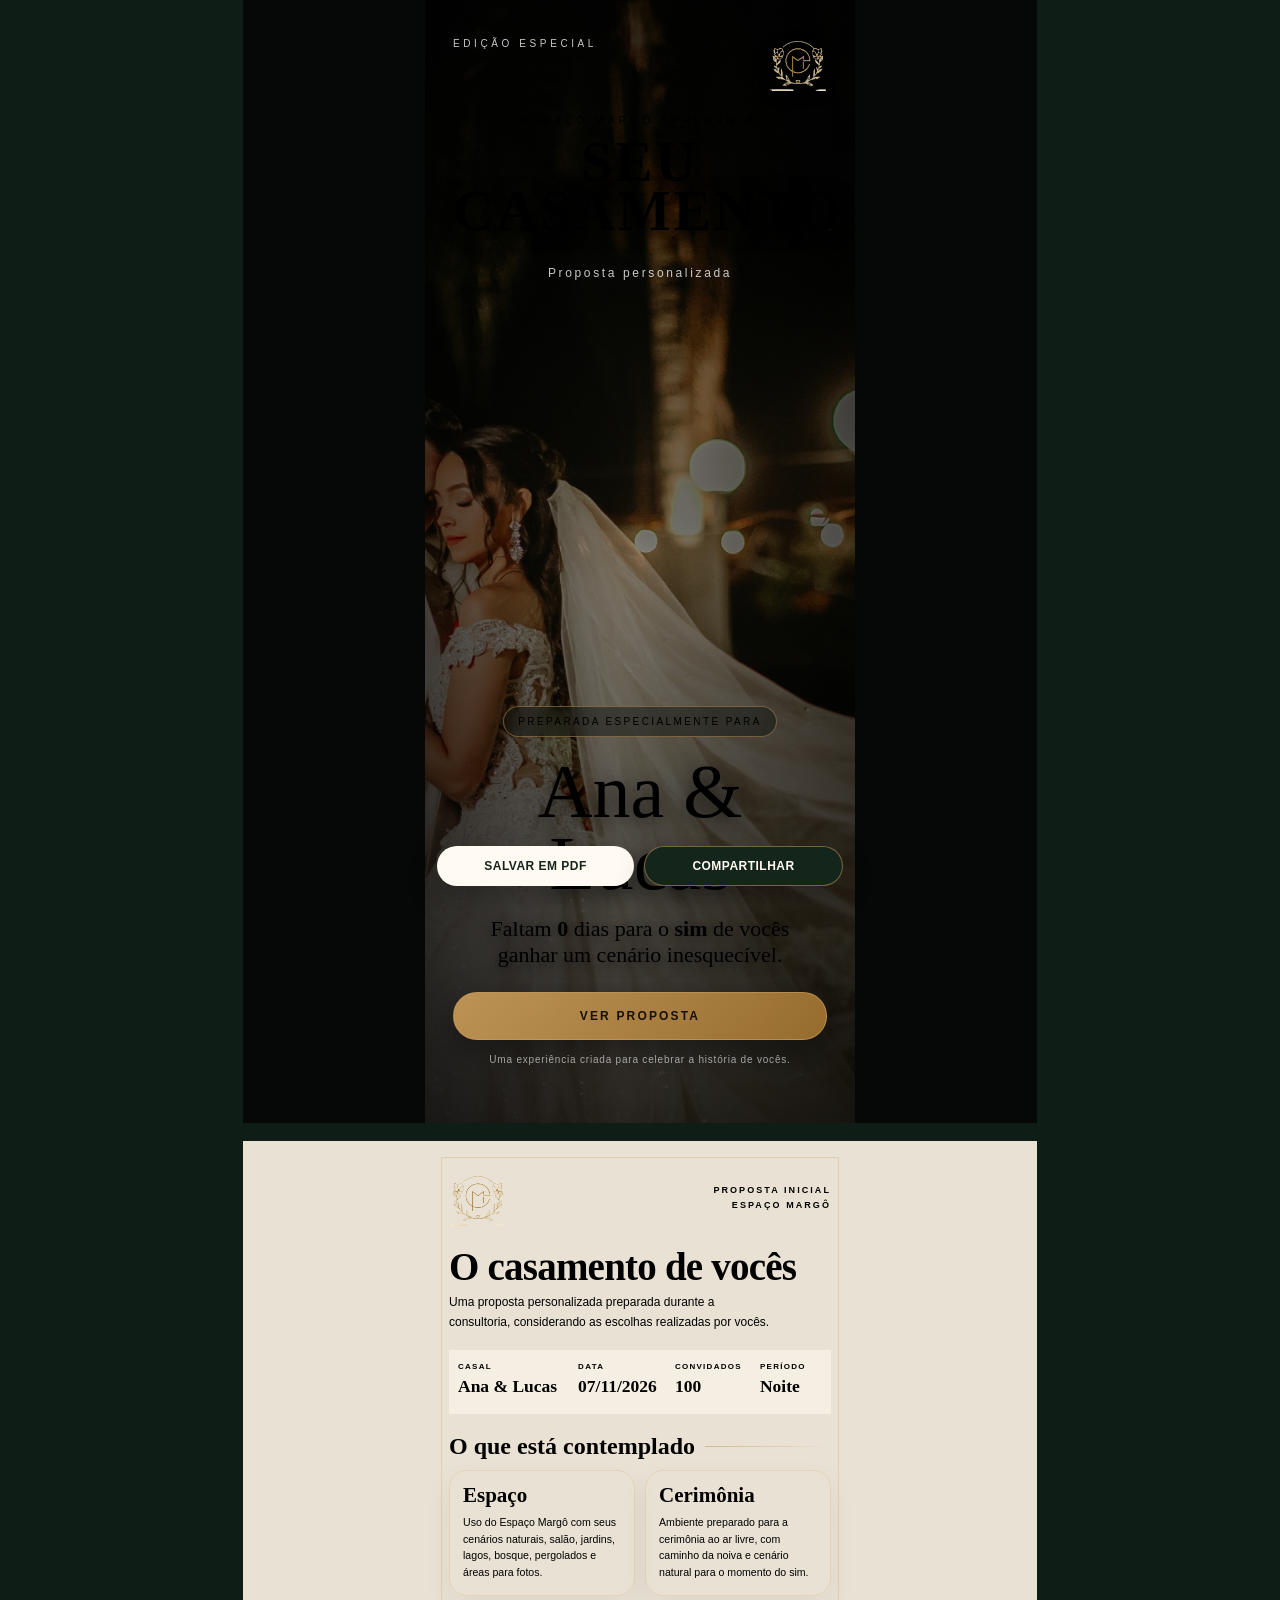
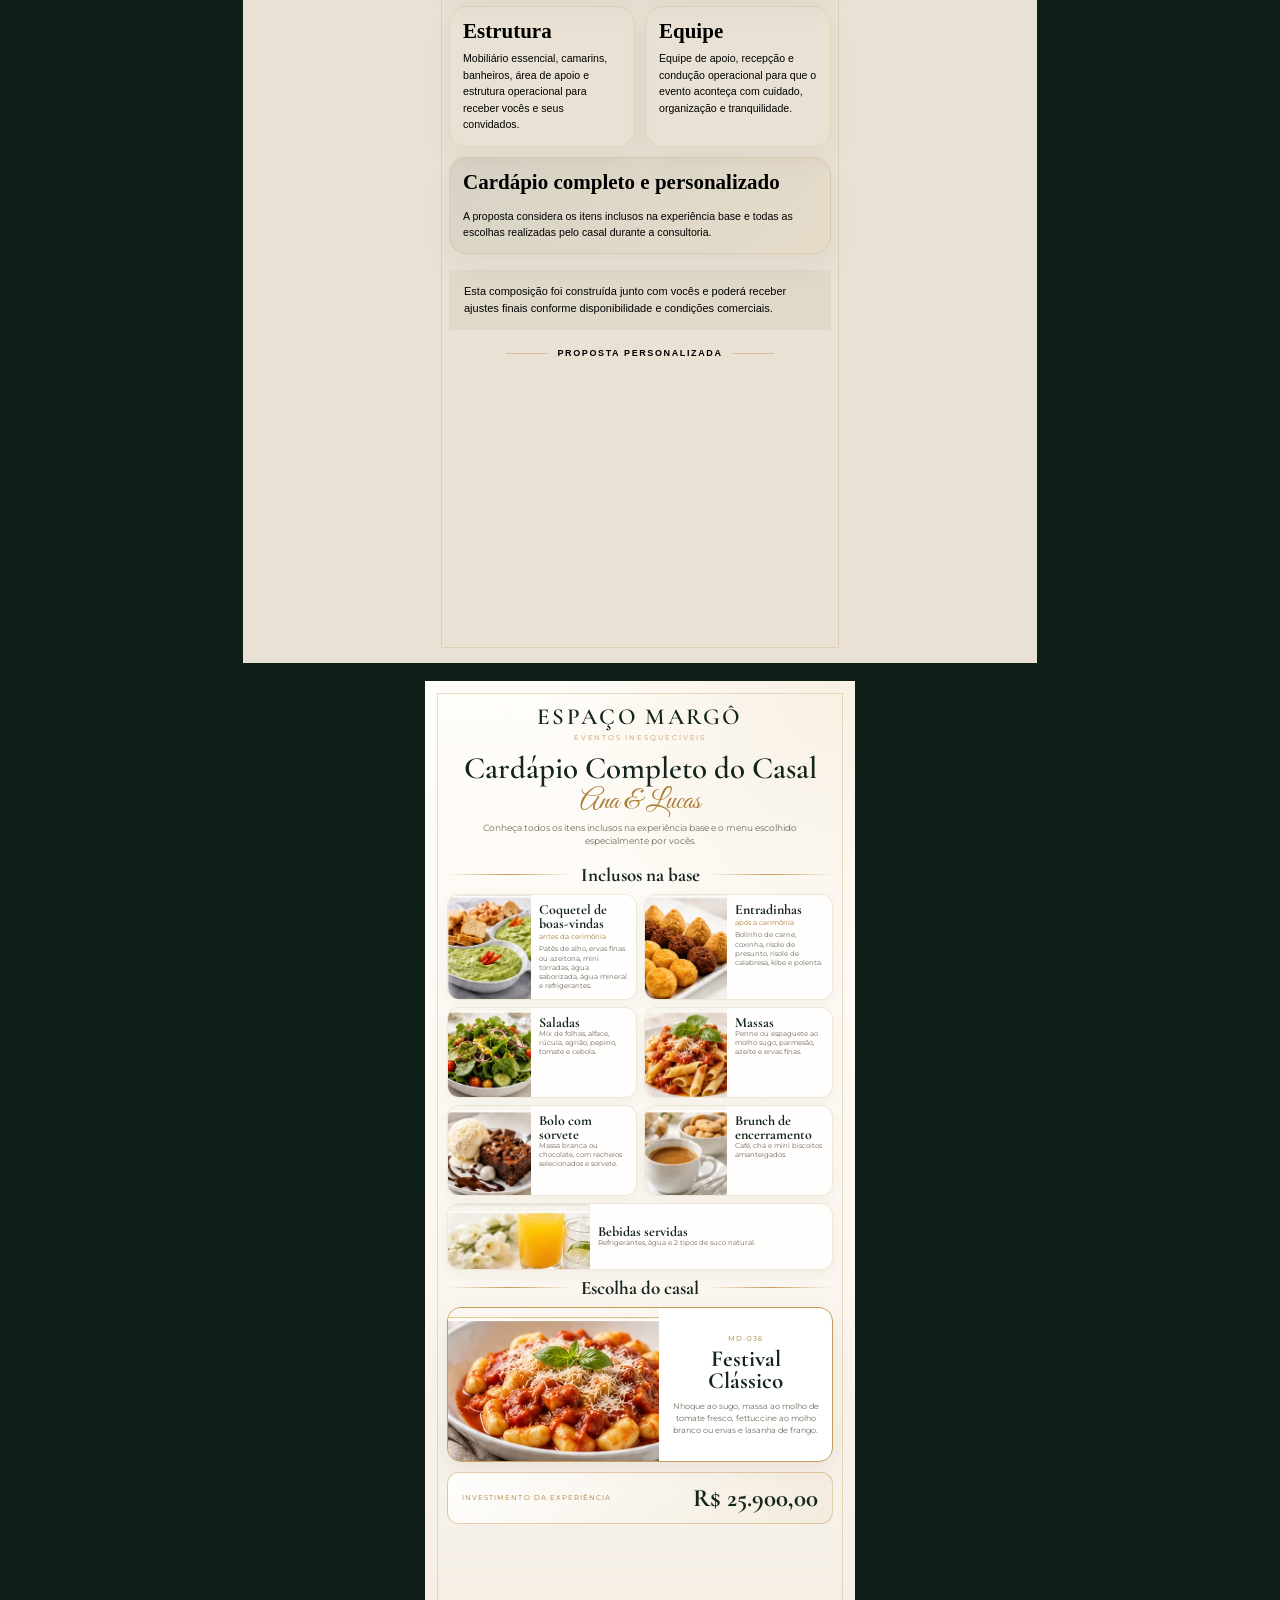
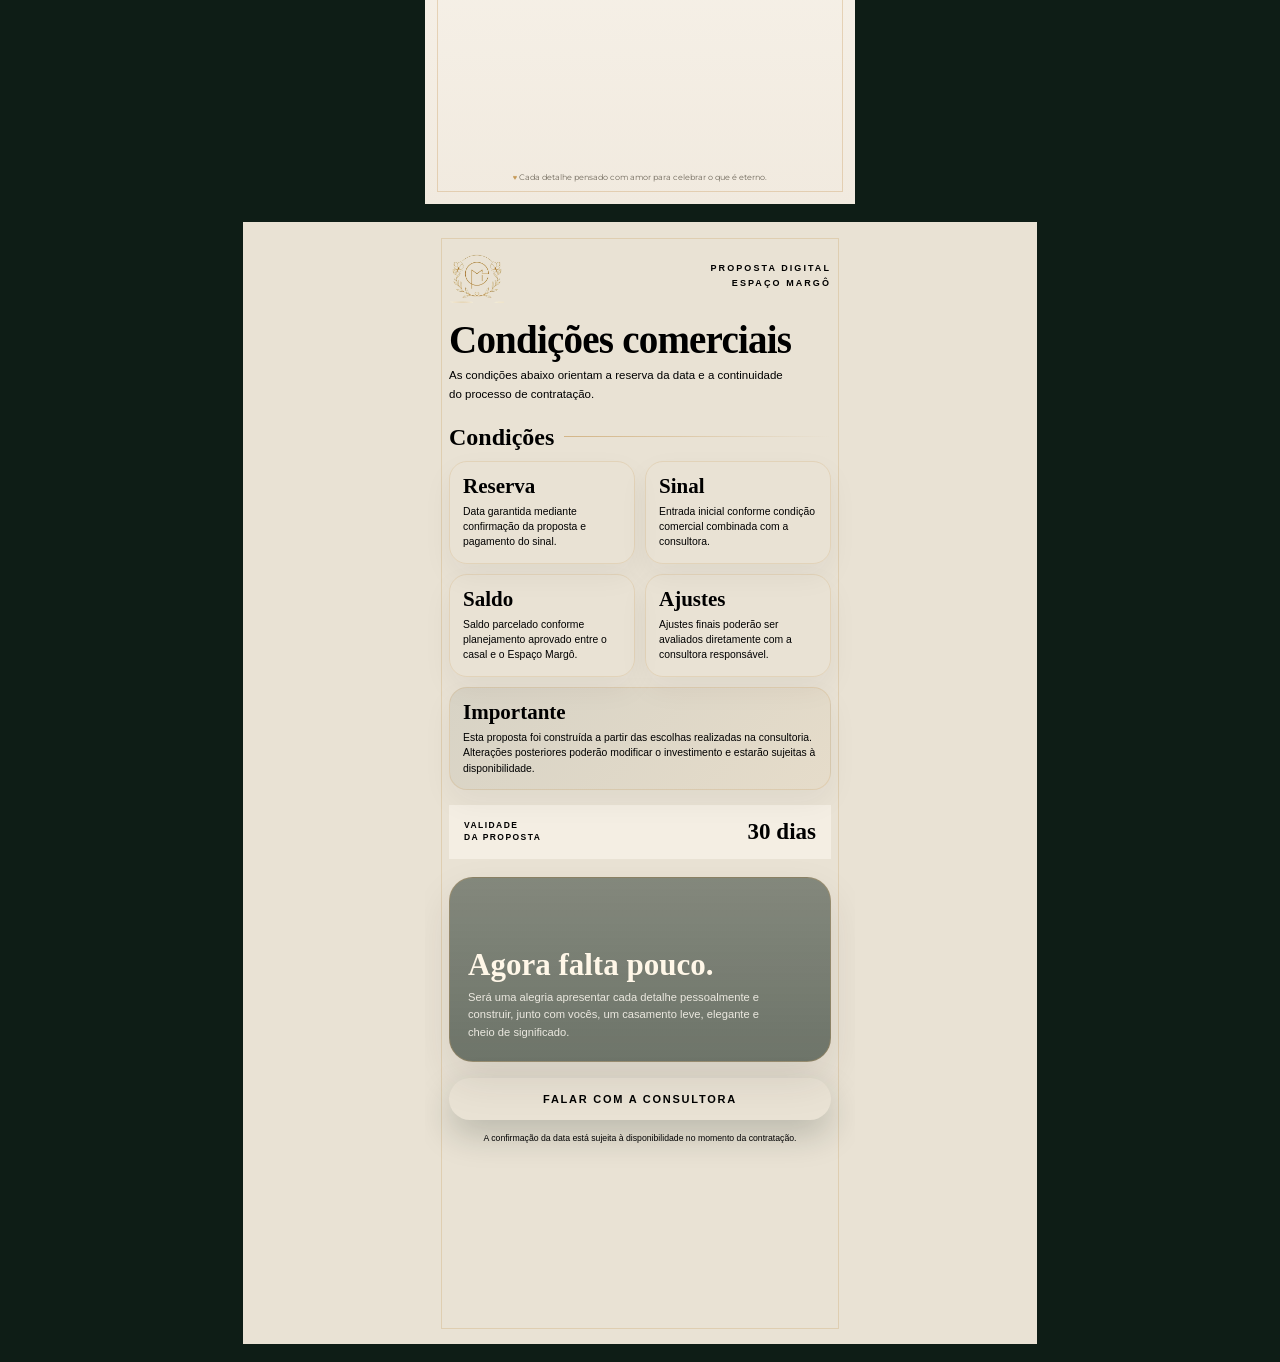
==== p.html @ ab46a2f2 "Add files via upload" ====
<!DOCTYPE html>
<html lang="pt-BR">
<head>
<meta charset="UTF-8">
<meta name="viewport" content="width=device-width,initial-scale=1.0">
<title>Proposta Personalizada Margô - V49.6</title>
<style>
*{box-sizing:border-box}html{scroll-behavior:smooth}body{margin:0;background:#0e1d16;font-family:Arial,sans-serif}
#pages{width:100%}
.page-shell{width:210mm;height:297mm;margin:0 auto 18px;display:flex;justify-content:center;background:#0e1d16;overflow:hidden;break-after:page;page-break-after:always}
.page-shell:last-child{break-after:auto;page-break-after:auto}
.page-shell iframe{width:100%;height:100%;border:0;display:block;background:#0e1d16}
.floating-actions{position:fixed;left:50%;bottom:14px;transform:translateX(-50%);width:min(calc(100vw - 24px),406px);display:flex;gap:10px;z-index:50}
.floating-actions button{flex:1;border:0;border-radius:999px;padding:12px 10px;font-size:12px;font-weight:800;letter-spacing:.04em;text-transform:uppercase;box-shadow:0 12px 30px rgba(0,0,0,.28);cursor:pointer}
.print-btn{background:#fffaf2;color:#14251c}.share-btn{background:#14251c;color:#fffaf2;border:1px solid rgba(198,154,88,.55)!important}
.loading{position:fixed;inset:0;z-index:9999;background:rgba(7,17,13,.94);color:#fffaf2;display:flex;align-items:center;justify-content:center;text-align:center;padding:24px;transition:.25s}
.loading.hidden{opacity:0;visibility:hidden;pointer-events:none}.loading-card{width:min(360px,100%);padding:28px;border:1px solid rgba(198,154,88,.45);border-radius:22px;background:rgba(16,34,25,.94)}.loading-card strong{display:block;color:#c69a58;letter-spacing:.16em;font-size:12px;margin-bottom:12px}.loading-card h2{font-family:Georgia,serif;font-weight:400;margin:0 0 8px}.loading-card:after{content:'';display:block;width:42px;height:42px;margin:18px auto 0;border:3px solid rgba(198,154,88,.25);border-top-color:#c69a58;border-radius:50%;animation:margoSpin .8s linear infinite}@keyframes margoSpin{to{transform:rotate(360deg)}}
@media(max-width:900px){
  body{background:#fffaf2;padding-bottom:76px}
  #pages{max-width:430px;margin:0 auto;background:#fffaf2;overflow:hidden}
  .page-shell{width:100%;height:auto;min-height:0;margin:0;display:block;overflow:hidden;background:#fffaf2;break-after:auto;page-break-after:auto}
  .page-shell + .page-shell{border-top:1px solid rgba(198,154,88,.22)}
  .page-shell iframe{width:100%;height:141vw;min-height:520px;overflow:hidden;background:#fffaf2}
  .floating-actions{bottom:10px}
}
@page{size:A4;margin:0}
@media print{
  body{background:#fff;padding:0}
  #pages{max-width:none}
  .floating-actions,.loading{display:none!important}
  .page-shell{width:210mm;height:297mm;margin:0;display:flex;overflow:hidden;break-after:page;page-break-after:always;border:0!important}
  .page-shell iframe{width:100%;height:100%!important;min-height:0}
}
</style>
</head>
<body>
<div id="loading" class="loading"><div class="loading-card"><strong>ESPAÇO MARGÔ</strong><h2>Preparando a proposta...</h2><p>Carregando os detalhes escolhidos pelo casal. Isso leva apenas alguns segundos.</p></div></div>
<main id="pages"></main>
<div class="floating-actions"><button class="print-btn" onclick="window.print()">Salvar em PDF</button><button class="share-btn" onclick="shareProposal()">Compartilhar</button></div>
<script>
const PAGE1_B64="[base64]";
const PAGE2_B64="[base64]";
const PAGE4_B64="[base64]";
const CARDAPIO_CSS="\n@import url('https://fonts.googleapis.com/css2?family=Cormorant+Garamond:wght@500;600;700&family=Great+Vibes&family=Montserrat:wght@300;400;500;600;700&display=swap');\n:root{--verde:#14251c;--verde2:#243a2d;--dourado:#c69a58;--ouro2:#a97c35;--creme:#fffaf2;--perola:#f6f1e9;--texto:#302d27;--muted:#716a5d;--linha:rgba(198,154,88,.34)}\n*{box-sizing:border-box;margin:0;padding:0}\nhtml,body{width:100%;min-height:100%;background:#0e1d16;font-family:'Montserrat',Arial,sans-serif;color:var(--texto)}\n.phone-frame{width:min(100vw,430px);min-height:100vh;margin:0 auto;position:relative;overflow:hidden;background:radial-gradient(circle at 95% 0%,rgba(198,154,88,.13),transparent 24%),linear-gradient(180deg,#fffdf9 0%,#fbf7f0 54%,#f1eadf 100%)}\n.phone-frame:before{content:'';position:absolute;inset:12px;border:1px solid rgba(198,154,88,.34);pointer-events:none}\n.page{position:relative;z-index:1;min-height:100vh;padding:22px 22px 20px;display:flex;flex-direction:column}\n.brand{text-align:center;margin-bottom:8px}.brand small{display:block;color:var(--dourado);letter-spacing:.26em;font-size:7px;margin-top:2px}.brand strong{display:block;color:var(--verde);font-family:'Cormorant Garamond',Georgia,serif;font-size:23px;letter-spacing:.10em;font-weight:600}\n.title{text-align:center;color:var(--verde);font-family:'Cormorant Garamond',Georgia,serif;font-size:31px;line-height:.95;font-weight:600;margin:4px 0 4px}.couple{text-align:center;color:var(--ouro2);font-family:'Great Vibes','Cormorant Garamond',serif;font-size:28px;line-height:1.1;margin-bottom:4px}.intro{text-align:center;color:var(--muted);font-size:8.7px;line-height:1.45;max-width:340px;margin:0 auto 10px}\n.section-title{display:flex;align-items:center;gap:8px;color:var(--verde);font-family:'Cormorant Garamond',Georgia,serif;font-size:19px;font-weight:700;text-align:center;margin:6px 0 8px}.section-title:before,.section-title:after{content:'';height:1px;flex:1;background:linear-gradient(90deg,transparent,var(--dourado),transparent)}\n.base-grid{display:grid;grid-template-columns:1fr 1fr;gap:7px}.base-card{min-height:91px;border:1px solid rgba(198,154,88,.24);border-radius:12px;overflow:hidden;background:rgba(255,255,255,.83);display:grid;grid-template-columns:44% 56%;box-shadow:0 5px 15px rgba(45,38,28,.045)}.base-card img{width:100%;height:100%;object-fit:cover}.base-copy{padding:8px 8px 7px}.base-copy h3{color:var(--verde);font-family:'Cormorant Garamond',Georgia,serif;font-size:14px;line-height:1;font-weight:700}.base-copy em{display:block;color:var(--ouro2);font-style:normal;font-size:6.7px;margin:2px 0 4px}.base-copy p{color:var(--muted);font-size:6.7px;line-height:1.38}.base-card.wide{grid-column:1/-1;grid-template-columns:37% 63%;min-height:67px}.base-card.wide .base-copy{display:flex;flex-direction:column;justify-content:center}\n.choice-featured{border:1.5px solid var(--dourado);border-radius:14px;overflow:hidden;background:#fff;display:grid;grid-template-columns:55% 45%;min-height:155px;box-shadow:0 9px 25px rgba(58,44,26,.08)}.choice-featured img{width:100%;height:100%;object-fit:cover}.choice-copy{padding:13px 13px 11px;display:flex;flex-direction:column;justify-content:center;text-align:center}.choice-code{color:var(--ouro2);font-size:7.3px;letter-spacing:.15em;text-transform:uppercase}.choice-copy h3{font-family:'Cormorant Garamond',Georgia,serif;color:var(--verde);font-size:23px;line-height:.98;margin:5px 0 7px}.choice-copy p{color:var(--muted);font-size:8.2px;line-height:1.5}\n.choice-list{display:grid;gap:10px}.choice-row{display:grid;grid-template-columns:132px 1fr;min-height:155px;border:1px solid rgba(198,154,88,.28);border-radius:15px;overflow:hidden;background:rgba(255,255,255,.86);box-shadow:0 8px 22px rgba(45,38,28,.05)}.choice-row img{width:132px;height:100%;object-fit:cover}.choice-row .choice-copy{text-align:left;padding:14px}.choice-row .choice-copy h3{font-size:22px}.choice-row .choice-copy p{font-size:9.2px}.phase{color:var(--ouro2);font-size:7px;letter-spacing:.12em;text-transform:uppercase;margin-bottom:2px}\n.investment{margin-top:10px;border:1px solid rgba(198,154,88,.48);border-radius:12px;background:linear-gradient(135deg,rgba(255,255,255,.9),rgba(234,216,181,.23));padding:10px 14px;display:flex;align-items:center;justify-content:space-between;gap:10px}.investment span{color:var(--ouro2);font-size:7px;letter-spacing:.15em;text-transform:uppercase}.investment strong{color:var(--verde);font-family:'Cormorant Garamond',Georgia,serif;font-size:25px;white-space:nowrap}.footer{margin-top:auto;text-align:center;color:var(--muted);font-size:7.5px;line-height:1.45;padding-top:10px}.footer b{color:var(--dourado)}\n@media print{html,body,.phone-frame,.page{min-height:100vh}}\n";
const BASE_IMAGES={"boas_vindas":"/assets/proposta/base_boas_vindas_8563886984f23a02.webp","entradinhas":"/assets/proposta/base_entradinhas_a15cb501cfa40593.webp","saladas":"/assets/proposta/base_saladas_016bc13b66804b4f.webp","massas":"/assets/proposta/base_massas_9c93ad6b5d01c0e8.webp","bolo":"/assets/proposta/base_bolo_2f197ef1b25ee2a0.webp","brunch":"/assets/proposta/base_brunch_f772cefbe9111363.webp","bebidas":"/assets/proposta/base_bebidas_370e2a7c1da47e05.webp","md036":"/assets/proposta/base_md036_c1c0ab4d3e4a0025.webp"};
const BASE_ITEMS=[{"titulo":"Coquetel de boas-vindas","subtitulo":"antes da cerimônia","descricao":"Patês de alho, ervas finas ou azeitona, mini torradas, água saborizada, água mineral e refrigerantes.","imagem":"boas_vindas"},{"titulo":"Entradinhas","subtitulo":"após a cerimônia","descricao":"Bolinho de carne, coxinha, risole de presunto, risole de calabresa, kibe e polenta.","imagem":"entradinhas"},{"titulo":"Saladas","descricao":"Mix de folhas, alface, rúcula, agrião, pepino, tomate e cebola.","imagem":"saladas"},{"titulo":"Massas","descricao":"Penne ou espaguete ao molho sugo, parmesão, azeite e ervas finas.","imagem":"massas"},{"titulo":"Bolo com sorvete","descricao":"Massa branca ou chocolate, com recheios selecionados e sorvete.","imagem":"bolo"},{"titulo":"Brunch de encerramento","descricao":"Café, chá e mini biscoitos amanteigados.","imagem":"brunch"},{"titulo":"Bebidas servidas","descricao":"Refrigerantes, água e 2 tipos de suco natural.","imagem":"bebidas"}];
const ITEM_IMAGES={"welcome_drinks":"/assets/proposta/item_welcome_drinks_22df577d1b7bf85c.jpg","entradas_gourmet":"/assets/proposta/item_entradas_gourmet_46e06b2608e573de.jpg","entradas_premium":"/assets/proposta/item_entradas_premium_895b0a4971374ca0.jpg","carnes":"/assets/proposta/item_carnes_523a32380342e24b.webp","suino":"/assets/proposta/item_suino_e4f727dc28bc3992.webp","frango":"/assets/proposta/item_frango_5c868ba70ecdb935.webp","peixe":"/assets/proposta/item_peixe_5db369f6fa2c5c6b.webp","cozinha_mineira":"/assets/proposta/item_cozinha_mineira_6fae2f338ce311d4.jpg","brasa_cl_ssica":"/assets/proposta/item_brasa_cl_ssica_a6e90f07e878cb47.webp","brasa_nobre":"/assets/proposta/item_brasa_nobre_3980741a3815701e.webp","brasa_premium":"/assets/proposta/item_brasa_premium_b1885135bb9c3f69.webp","brasa_especial":"/assets/proposta/item_brasa_especial_ad9b7d35cf3f6c56.webp","complementos_na_brasa":"/assets/proposta/item_complementos_na_brasa_70b7588bd4a80ea6.webp","festival_cl_ssico":"/assets/proposta/item_festival_cl_ssico_49165b4d398111e4.jpg","festival_cremoso":"/assets/proposta/item_festival_cremoso_2ee6916f57148072.jpg","festival_premium":"/assets/proposta/item_festival_premium_8d8817b94422d696.jpg","massas_individuais":"/assets/proposta/item_massas_individuais_fd2cd27fbca34e89.jpg","saladas_guarni_es":"/assets/proposta/item_saladas_guarni_es_1d83aef76c9d91ff.webp","bar_essencial":"/assets/proposta/item_bar_essencial_a24faba670d30ad2.webp","bar_celebra_o":"/assets/proposta/item_bar_celebra_o_ec510f9c2fbad8fb.webp","bar_premium":"/assets/proposta/item_bar_premium_e68f8f9c625d6aeb.webp","bar_chopp":"/assets/proposta/item_bar_chopp_af779735e930e7b2.webp","taxa_de_rolha":"/assets/proposta/item_taxa_de_rolha_81590d6129242f97.webp","bolo_com_sorvete":"/assets/proposta/item_bolo_com_sorvete_eb25883b257be308.webp","esta_o_chocolate":"/assets/proposta/item_esta_o_chocolate_39948a9a10474077.webp","esta_o_premium":"/assets/proposta/item_esta_o_premium_f63992e14a2a1188.webp","mesa_do_bolo":"/assets/proposta/item_mesa_do_bolo_4db36276af056212.webp","brunch_de_encerramento":"/assets/proposta/item_brunch_de_encerramento_90f099d74a35a6ca.webp","decora_o_extra":"/assets/proposta/item_decora_o_extra_b3b8dfa00dc2917d.webp","momentos_lembran_as":"/assets/proposta/item_momentos_lembran_as_fbbbcd976c5523de.webp","mem_rias":"/assets/proposta/item_mem_rias_093f9cddd2b8dc76.webp","approved_md036":"/assets/proposta/item_approved_md036_c1c0ab4d3e4a0025.webp"};
const ITEM_CATALOG={"MD-009":{"codigo":"MD-009","nome":"Welcome Drinks","descricao":"Coquetéis de frutas, suaves para ir criando o clima de festa","fase":"Antes e depois do sim","card":"Welcome Drinks","imagem_key":"welcome_drinks"},"MD-010":{"codigo":"MD-010","nome":"Entradas Gourmet","descricao":"Bruschetta tradicional, Caponata italiana, Dadinho de tapioca, Croquete de carne, Espetinho caprese, Escondidinho de carne ou calabresa","fase":"Antes e depois do sim","card":"Entradas Gourmet","imagem_key":"entradas_gourmet"},"MD-011":{"codigo":"MD-011","nome":"Entradas Premium","descricao":"Bolinho de bacalhau, Bruschetta de cogumelos, Canapés finos, Queijo Brie, Tábua de frios, Cuscus marroquino, Barquinha de salpicão, Escondidinho de carne ou calabresa","fase":"Antes e depois do sim","card":"Entradas Premium","imagem_key":"entradas_premium"},"MD-012":{"codigo":"MD-012","nome":"Alcatra ao molho de manga","descricao":"Carnes","fase":"Pratos Principais","card":"Carnes","imagem_key":"carnes"},"MD-013":{"codigo":"MD-013","nome":"Filé mignon ao forno, ao molho madeira, vinho ou mostarda","descricao":"Carnes","fase":"Pratos Principais","card":"Carnes","imagem_key":"carnes"},"MD-014":{"codigo":"MD-014","nome":"Lagarto ao molho madeira ou ervas","descricao":"Carnes","fase":"Pratos Principais","card":"Carnes","imagem_key":"carnes"},"MD-015":{"codigo":"MD-015","nome":"Maminha ao molho barbecue ou madeira","descricao":"Carnes","fase":"Pratos Principais","card":"Carnes","imagem_key":"carnes"},"MD-016":{"codigo":"MD-016","nome":"Lombo suíno ao molho agridoce ou abacaxi","descricao":"Suino","fase":"Pratos Principais","card":"Suino","imagem_key":"suino"},"MD-017":{"codigo":"MD-017","nome":"Pernil ao molho barbecue","descricao":"Suino","fase":"Pratos Principais","card":"Suino","imagem_key":"suino"},"MD-018":{"codigo":"MD-018","nome":"Filé de frango ao molho branco, ervas, queijo, mostarda ou madeira, molho de laranja ou limão siciliano","descricao":"Frango","fase":"Pratos Principais","card":"Frango","imagem_key":"frango"},"MD-019":{"codigo":"MD-019","nome":"Filé de coxa e sobrecoxa assada","descricao":"Frango","fase":"Pratos Principais","card":"Frango","imagem_key":"frango"},"MD-020":{"codigo":"MD-020","nome":"Strogonoff de Frango, Batata Palha","descricao":"Frango","fase":"Pratos Principais","card":"Frango","imagem_key":"frango"},"MD-021":{"codigo":"MD-021","nome":"Salmão ao molho de maracujá ou alcaparras","descricao":"Peixe","fase":"Pratos Principais","card":"Peixe","imagem_key":"peixe"},"MD-022":{"codigo":"MD-022","nome":"Tilápia ao molho de alcaparras ou pimentão e cebola","descricao":"Peixe","fase":"Pratos Principais","card":"Peixe","imagem_key":"peixe"},"MD-023":{"codigo":"MD-023","nome":"Ceviche de tilápia","descricao":"Peixe","fase":"Pratos Principais","card":"Peixe","imagem_key":"peixe"},"MD-024":{"codigo":"MD-024","nome":"Bobó de camarão","descricao":"Peixe","fase":"Pratos Principais","card":"Peixe","imagem_key":"peixe"},"MD-025":{"codigo":"MD-025","nome":"Saint Peter gratinado","descricao":"Peixe","fase":"Pratos Principais","card":"Peixe","imagem_key":"peixe"},"MD-026":{"codigo":"MD-026","nome":"Mineira Celebração","descricao":"Bisteca, Arroz carreteiro, Feijão tropeiro, Couve refogada, Torresmo, Polenta, Farofa de banana","fase":"Pratos Principais","card":"Cozinha Mineira","imagem_key":"cozinha_mineira"},"MD-027":{"codigo":"MD-027","nome":"Mineira Essencial","descricao":"Bisteca, Arroz carreteiro, Feijão tropeiro, Couve refogada, Torresmo","fase":"Pratos Principais","card":"Cozinha Mineira","imagem_key":"cozinha_mineira"},"MD-028":{"codigo":"MD-028","nome":"Mineira Premium","descricao":"Galinhada, Bisteca, Tutu de feijão, Arroz carreteiro, Feijão tropeiro, Couve refogada, Torresmo, Polenta cremosa, Farofa de banana","fase":"Pratos Principais","card":"Cozinha Mineira","imagem_key":"cozinha_mineira"},"MD-029":{"codigo":"MD-029","nome":"Brasa Clássica","descricao":"Contra filé, Linguiça, Frango","fase":"Na Brasa Margô","card":"Brasa Clássica","imagem_key":"brasa_cl_ssica"},"MD-030":{"codigo":"MD-030","nome":"Brasa Nobre","descricao":"Contra filé, Linguiça, Filé de coxa e sobrecoxa, Maminha na manteiga, Cupim","fase":"Na Brasa Margô","card":"Brasa Nobre","imagem_key":"brasa_nobre"},"MD-031":{"codigo":"MD-031","nome":"Brasa Premium","descricao":"Costela bovina, Contra filé, Linguiça, Filé de coxa e sobrecoxa, Maminha na manteiga, Cupim, Picanha, Panceta","fase":"Na Brasa Margô","card":"Brasa Premium","imagem_key":"brasa_premium"},"MD-035":{"codigo":"MD-035","nome":"Brasa Especial","descricao":"Costelinha suína barbecue","fase":"Na Brasa Margô","card":"Brasa Especial","imagem_key":"brasa_especial"},"MD-033":{"codigo":"MD-033","nome":"Complementos na Brasa I","descricao":"Kafta, Pão de alho, Coração","fase":"Na Brasa Margô","card":"Complementos na Brasa","imagem_key":"complementos_na_brasa"},"MD-032":{"codigo":"MD-032","nome":"Complementos na Brasa II","descricao":"Tulipa, Kafta, Pão de queijo, Pão de alho, Coração","fase":"Na Brasa Margô","card":"Complementos na Brasa","imagem_key":"complementos_na_brasa"},"MD-034":{"codigo":"MD-034","nome":"Complementos na Brasa III","descricao":"Tulipa, Queijo coalho, Kafta, Pão de queijo, Pão de alho, Coração","fase":"Na Brasa Margô","card":"Complementos na Brasa","imagem_key":"complementos_na_brasa"},"MD-036":{"codigo":"MD-036","nome":"Festival Clássico","descricao":"Nhoque ao sugo, massa ao molho de tomate fresco, fettuccine ao molho branco ou ervas e lasanha de frango.","fase":"Massas & Saladas","card":"Festival Clássico","imagem_key":"approved_md036"},"MD-037":{"codigo":"MD-037","nome":"Festival Cremoso","descricao":"Nhoque ao molho branco, Massa ao molho quatro queijos, Lasanha quatro queijos, Rondelli de queijo","fase":"Massas & Saladas","card":"Festival Cremoso","imagem_key":"festival_cremoso"},"MD-038":{"codigo":"MD-038","nome":"Festival Premium","descricao":"Massa ao molho funghi, Massa ao molho pesto, Penne à frascatana, Lasanha à bolonhesa, Canelone","fase":"Massas & Saladas","card":"Festival Premium","imagem_key":"festival_premium"},"MD-039":{"codigo":"MD-039","nome":"Ravióli","descricao":"Massas Individuais","fase":"Massas & Saladas","card":"Massas Individuais","imagem_key":"massas_individuais"},"MD-040":{"codigo":"MD-040","nome":"Rondelli cremoso","descricao":"Massas Individuais","fase":"Massas & Saladas","card":"Massas Individuais","imagem_key":"massas_individuais"},"MD-041":{"codigo":"MD-041","nome":"Batata frita, gratinada, rústica ou sauté","descricao":"Saladas & Guarnições","fase":"Massas & Saladas","card":"Saladas & Guarnições","imagem_key":"saladas_guarni_es"},"MD-042":{"codigo":"MD-042","nome":"Farofa com bacon e farinha de milho","descricao":"Saladas & Guarnições","fase":"Massas & Saladas","card":"Saladas & Guarnições","imagem_key":"saladas_guarni_es"},"MD-043":{"codigo":"MD-043","nome":"Saladas: Maionese de legumes, Legumes salteados na manteiga.","descricao":"Saladas & Guarnições","fase":"Massas & Saladas","card":"Saladas & Guarnições","imagem_key":"saladas_guarni_es"},"MD-044":{"codigo":"MD-044","nome":"Salada Caesar, Caponata de Berinjela, Salpicão, Salada Califórnia, Maionese de legumes, Legumes salteados na manteiga.","descricao":"Saladas & Guarnições","fase":"Massas & Saladas","card":"Saladas & Guarnições","imagem_key":"saladas_guarni_es"},"MD-050":{"codigo":"MD-050","nome":"Bar Essencial","descricao":"Caipirinha tradicional, Caipiroska, Drinks sem álcool, Frutas cítricas","fase":"Hora da Balada","card":"Bar Essencial","imagem_key":"bar_essencial"},"MD-051":{"codigo":"MD-051","nome":"Bar Celebração","descricao":"Caipirinhas, Caipiroska, Gin tônica, Mojito, Margarita, Clericot, Drinks sem álcool, Drink personalizado dos noivos, Vodka nacional ou importada intermediária, Gin nacional ou importado intermediário, Rum, Aperol, Espumante para drinks","fase":"Hora da Balada","card":"Bar Celebração","imagem_key":"bar_celebra_o"},"MD-052":{"codigo":"MD-052","nome":"Bar Premium","descricao":"Caipirinhas, Caipiroska, Gin tônica, Mojito, Margarita, Clericot, Drinks sem álcool, Drink personalizado dos noivos, Vodka nacional ou importada intermediária, Gin nacional ou importado intermediário, Rum, Aperol, Espumante para drinks, Tequila, Campari","fase":"Hora da Balada","card":"Bar Premium","imagem_key":"bar_premium"},"MD-053":{"codigo":"MD-053","nome":"Chopp 50 litros","descricao":"Chopp claro ou escuro - 50 litros, Valor varia em função da marca","fase":"Hora da Balada","card":"Bar Chopp","imagem_key":"bar_chopp"},"MD-054":{"codigo":"MD-054","nome":"Chopp 100 litros","descricao":"Chopp claro ou escuro - 100 litros, Valor varia em função da marca","fase":"Hora da Balada","card":"Bar Chopp","imagem_key":"bar_chopp"},"MD-055":{"codigo":"MD-055","nome":"Chopp 150 litros","descricao":"Chopp claro ou escuro - 150 litros, Valor varia em função da marca","fase":"Hora da Balada","card":"Bar Chopp","imagem_key":"bar_chopp"},"MD-056":{"codigo":"MD-056","nome":"Taxa de Rolha","descricao":"Recebimento, Armazenamento, Resfriamento quando necessário, Organização, Taças, Serviço de salão, Controle de abertura, Devolução das garrafas não consumidas","fase":"Hora da Balada","card":"Taxa de Rolha","imagem_key":"taxa_de_rolha"},"MD-057":{"codigo":"MD-057","nome":"Bolo com Sorvete II","descricao":"Bolo massa branca ou chocolate, Recheios de beijinho, brigadeiro, nozes, ninho ou morango, Sorvete de creme","fase":"Doces & Cafés","card":"Bolo com Sorvete","imagem_key":"bolo_com_sorvete"},"MD-058":{"codigo":"MD-058","nome":"Bolo com Sorvete III","descricao":"Bolo massa branca ou chocolate, Mousses, frutas vermelhas, ganache ou limão siciliano, Sorvete de creme","fase":"Doces & Cafés","card":"Bolo com Sorvete","imagem_key":"bolo_com_sorvete"},"MD-059":{"codigo":"MD-059","nome":"Estação Chocolate","descricao":"Cascata de chocolate","fase":"Doces & Cafés","card":"Estação Chocolate","imagem_key":"esta_o_chocolate"},"MD-060":{"codigo":"MD-060","nome":"Estação Premium","descricao":"Estação de doces premium, Petit gâteau, Pudim","fase":"Doces & Cafés","card":"Estação Premium","imagem_key":"esta_o_premium"},"MD-062":{"codigo":"MD-062","nome":"Doces Finos","descricao":"Mesa do bolo","fase":"Doces & Cafés","card":"Mesa do bolo","imagem_key":"mesa_do_bolo"},"MD-063":{"codigo":"MD-063","nome":"Bem Casados","descricao":"Mesa do bolo","fase":"Doces & Cafés","card":"Mesa do bolo","imagem_key":"mesa_do_bolo"},"MD-064":{"codigo":"MD-064","nome":"Brunch de Encerramento I","descricao":"Cappuccino, Chocolate quente, Licores","fase":"Doces & Cafés","card":"Brunch de Encerramento","imagem_key":"brunch_de_encerramento"},"MD-065":{"codigo":"MD-065","nome":"Brunch de Encerramento II","descricao":"Café coado na hora, Chá, Cappuccino, Chocolate quente, Licor, Cookies, Mini pão de queijo, Mini croissant, Biscoitos amanteigados","fase":"Doces & Cafés","card":"Brunch de Encerramento","imagem_key":"brunch_de_encerramento"},"MD-066":{"codigo":"MD-066","nome":"Arco floral no altar","descricao":"Decoração Extra","fase":"Encantamentos & Experiência","card":"Decoração Extra","imagem_key":"decora_o_extra"},"MD-067":{"codigo":"MD-067","nome":"Flores naturais no cerimonial - Mini Margaridas","descricao":"Decoração Extra","fase":"Encantamentos & Experiência","card":"Decoração Extra","imagem_key":"decora_o_extra"},"MD-068":{"codigo":"MD-068","nome":"Passarela de madeira","descricao":"Decoração Extra","fase":"Encantamentos & Experiência","card":"Decoração Extra","imagem_key":"decora_o_extra"},"MD-069":{"codigo":"MD-069","nome":"Backdrop personalizado","descricao":"Momentos & Lembranças","fase":"Encantamentos & Experiência","card":"Momentos & Lembranças","imagem_key":"momentos_lembran_as"},"MD-070":{"codigo":"MD-070","nome":"Espelho de boas-vindas personalizado","descricao":"Momentos & Lembranças","fase":"Encantamentos & Experiência","card":"Momentos & Lembranças","imagem_key":"momentos_lembran_as"},"MD-071":{"codigo":"MD-071","nome":"Cabine de fotos","descricao":"Memórias","fase":"Encantamentos & Experiência","card":"Memórias","imagem_key":"mem_rias"},"MD-072":{"codigo":"MD-072","nome":"Drone","descricao":"Memórias","fase":"Encantamentos & Experiência","card":"Memórias","imagem_key":"mem_rias"},"MD-073":{"codigo":"MD-073","nome":"Fotógrafo","descricao":"Memórias","fase":"Encantamentos & Experiência","card":"Memórias","imagem_key":"mem_rias"},"MD-074":{"codigo":"MD-074","nome":"Painel de LED","descricao":"Memórias","fase":"Encantamentos & Experiência","card":"Memórias","imagem_key":"mem_rias"},"MD-075":{"codigo":"MD-075","nome":"Pista de dança Paris LED","descricao":"Memórias","fase":"Encantamentos & Experiência","card":"Memórias","imagem_key":"mem_rias"},"MD-076":{"codigo":"MD-076","nome":"Plataforma 360","descricao":"Memórias","fase":"Encantamentos & Experiência","card":"Memórias","imagem_key":"mem_rias"},"MD-077":{"codigo":"MD-077","nome":"Projetor + Tela","descricao":"Memórias","fase":"Encantamentos & Experiência","card":"Memórias","imagem_key":"mem_rias"},"MD-078":{"codigo":"MD-078","nome":"Robô de LED","descricao":"Memórias","fase":"Encantamentos & Experiência","card":"Memórias","imagem_key":"mem_rias"},"MD-079":{"codigo":"MD-079","nome":"Totem fotográfico","descricao":"Memórias","fase":"Encantamentos & Experiência","card":"Memórias","imagem_key":"mem_rias"}};
const ATELIE_API_URL="https://script.google.com/macros/s/AKfycbwBssy8vzD67VaAqFbyBv0hE8N70CaeDvTWJ247q-E0eeaXhVThSDraZR2mXx3hE1U3dg/exec";
const DEFAULT_DATA={"proposta_id":"PROP-DEMO-MD036","usuario_id":"USR-DEMO","nome_casal":"Ana & Lucas","data_evento":"07/11/2026","convidados":100,"periodo":"noite","itens":["MD-036"],"valor_total_formatado":"R$ 25.900,00","validade_dias":30};

function decodeUtf8Base64(b64){
  const bin=atob(b64);
  if(typeof TextDecoder!=='undefined'){
    const bytes=Uint8Array.from(bin,c=>c.charCodeAt(0));
    return new TextDecoder().decode(bytes);
  }
  let encoded='';
  for(let i=0;i<bin.length;i++){
    encoded+='%'+bin.charCodeAt(i).toString(16).padStart(2,'0');
  }
  try{return decodeURIComponent(encoded)}
  catch{return bin}
}
function esc(v){return String(v??'').replaceAll('&','&amp;').replaceAll('<','&lt;').replaceAll('>','&gt;').replaceAll('"','&quot;').replaceAll("'",'&#039;')}
function formatDate(value){const s=String(value||'').trim();if(/^\d{2}\/\d{2}\/\d{4}$/.test(s))return s;if(/^\d{4}-\d{2}-\d{2}$/.test(s)){const [y,m,d]=s.split('-');return `${d}/${m}/${y}`}return s}
function isoDate(value){const s=String(value||'').trim();if(/^\d{4}-\d{2}-\d{2}$/.test(s))return s;const m=s.match(/^(\d{2})\/(\d{2})\/(\d{4})$/);return m?`${m[3]}-${m[2]}-${m[1]}`:''}
function daysUntil(value){const iso=isoDate(value);if(!iso)return 0;const today=new Date();today.setHours(0,0,0,0);const event=new Date(iso+'T12:00:00');event.setHours(0,0,0,0);return Math.max(0,Math.ceil((event-today)/86400000))}
function getFriendlyRoute(){
  const params=new URLSearchParams(location.search);
  const casalIdQuery=(
    params.get('c') ||
    params.get('casal_id') ||
    ''
  ).trim();
  const slugQuery=(params.get('slug')||'').trim();

  if(casalIdQuery){
    return{
      casal_id:casalIdQuery,
      slug:slugQuery
    };
  }

  const partes=location.pathname
    .split('/')
    .filter(Boolean)
    .map(parte=>{
      try{return decodeURIComponent(parte)}
      catch{return parte}
    });

  if(
    partes.length>=2 &&
    !/\.html?$/i.test(partes[0])
  ){
    return{
      casal_id:(partes[0]||'').trim(),
      slug:(partes[1]||'').trim()
    };
  }

  return{casal_id:'',slug:''};
}


function fetchJsonWithTimeout(url,timeout=9000){
  const controller=typeof AbortController!=='undefined'
    ? new AbortController()
    : null;
  const timer=setTimeout(()=>controller?.abort(),timeout);

  return fetch(url,{
    method:'GET',
    cache:'no-store',
    signal:controller?.signal
  })
    .then(response=>{
      if(!response.ok)throw new Error(`HTTP ${response.status}`);
      return response.json();
    })
    .finally(()=>clearTimeout(timer));
}

function jsonpRequest(url,timeout=14000){
  return new Promise((resolve,reject)=>{
    const callback=
      `margoJsonp_${Date.now()}_${Math.random().toString(36).slice(2)}`;
    const script=document.createElement('script');
    const separator=url.includes('?')?'&':'?';
    const timer=setTimeout(()=>{
      cleanup();
      reject(new Error('Tempo esgotado ao carregar a proposta.'));
    },timeout);

    function cleanup(){
      clearTimeout(timer);
      script.remove();
      try{delete window[callback]}catch{window[callback]=undefined}
    }

    window[callback]=result=>{
      cleanup();
      resolve(result);
    };

    script.onerror=()=>{
      cleanup();
      reject(new Error('Não foi possível acessar os dados da proposta.'));
    };

    script.src=
      `${url}${separator}callback=${encodeURIComponent(callback)}`;
    document.head.appendChild(script);
  });
}

async function requestProposalData(url){
  try{
    return await fetchJsonWithTimeout(url,9000);
  }catch(fetchError){
    console.warn('Fetch da proposta falhou; tentando modo compatível.',fetchError);
    return jsonpRequest(url,14000);
  }
}

function showProposalLoadError(message){
  const card=document.querySelector('.loading-card');
  if(!card)return;

  card.innerHTML=`
    <strong>ESPAÇO MARGÔ</strong>
    <h2>Não foi possível abrir a proposta</h2>
    <p>${esc(message||'Confira a conexão e tente novamente.')}</p>
    <button type="button"
            onclick="location.reload()"
            style="border:0;border-radius:999px;padding:12px 18px;
                   background:#c69a58;color:#14251c;font-weight:800;
                   cursor:pointer">
      TENTAR NOVAMENTE
    </button>
  `;
}

async function getData(){
  const rota=getFriendlyRoute();

  if(rota.casal_id){
    try{
      const url=`${ATELIE_API_URL}?acao=obter_proposta&casal_id=${encodeURIComponent(rota.casal_id)}&slug=${encodeURIComponent(rota.slug)}&_=${Date.now()}`;
      const result=await requestProposalData(url);
      if(!result.ok)throw new Error(result.erro||'Proposta não encontrada.');

      const proposta={...DEFAULT_DATA,...result.proposta};

      return proposta;
    }catch(error){
      console.error('Falha ao carregar proposta personalizada:',error);
      showProposalLoadError(
        error?.message || 'Não foi possível carregar esta proposta.'
      );
      throw error;
    }
  }

  const params=new URLSearchParams(location.search);
  const id=params.get('proposta_id')||'';
  const token=params.get('token')||'';

  if(id&&token){
    try{
      const url=`${ATELIE_API_URL}?acao=obter_proposta&proposta_id=${encodeURIComponent(id)}&token=${encodeURIComponent(token)}&_=${Date.now()}`;
      const result=await requestProposalData(url);
      if(!result.ok)throw new Error(result.erro||'Proposta não encontrada.');
      return {...DEFAULT_DATA,...result.proposta};
    }catch(error){
      console.error('Falha ao carregar proposta online:',error);
      showProposalLoadError(
        error?.message || 'Não foi possível carregar esta proposta.'
      );
      throw error;
    }
  }

  try{
    if(id){
      const raw=localStorage.getItem('margo_proposta_'+id);
      if(raw)return {...DEFAULT_DATA,...JSON.parse(raw)};
    }
  }catch(e){console.warn(e)}

  try{
    const raw=sessionStorage.getItem('margo_last_proposal_payload_v46');
    if(raw)return {...DEFAULT_DATA,...JSON.parse(raw)};
  }catch(e){}

  return DEFAULT_DATA;
}
function normalizeItems(data){
  const detailed=Array.isArray(data.itens_detalhados)?data.itens_detalhados:[];
  const codes=Array.isArray(data.itens)?data.itens:[];
  const byCode=new Map();
  detailed.forEach(x=>{const code=x.codigo||(Array.isArray(x.codes)?x.codes[0]:'');if(code)byCode.set(code,x)});
  return codes.map(code=>{const cat=ITEM_CATALOG[code]||{codigo:code,nome:code,descricao:'Item escolhido durante a consultoria.',fase:'Escolha do casal',imagem_key:''};const det=byCode.get(code)||{};return {...cat,...det,codigo:code,imagem:det.imagem||ITEM_IMAGES[det.imagem_key||cat.imagem_key]||BASE_IMAGES.md036}});
}
function sanitizeTemplate(template){
  return String(template||'')
    .replace(/@import\s+url\([^;]+;?/gi,'');
}
function fill(template,data){
  const values={'__NOME_CASAL__':esc(data.nome_casal),'__DIAS_PARA_EVENTO__':esc(daysUntil(data.data_evento)),'__DATA_EVENTO__':esc(formatDate(data.data_evento)),'__CONVIDADOS__':esc(data.convidados),'__PERIODO__':esc(data.periodo==='manhã'?'Manhã':data.periodo==='noite'?'Noite':data.periodo),'__VALIDADE_DIAS__':esc(data.validade_dias||30)};
  return sanitizeTemplate(Object.entries(values).reduce((t,[k,v])=>t.replaceAll(k,v),template))
}
function pageSection(label,srcdoc,id=''){
  const sec=document.createElement('section');
  sec.className='page-shell';
  sec.dataset.pageLabel=label;
  sec.setAttribute('aria-label',label);
  if(id)sec.id=id;
  const iframe=document.createElement('iframe');
  iframe.title=label;
  iframe.scrolling='no';
  iframe.srcdoc=srcdoc;
  sec.appendChild(iframe);
  return sec;
}

function isMobileFlow(){return window.matchMedia('(max-width:900px)').matches}

function installMobileFlow(frame){
  if(!isMobileFlow())return;
  const doc=frame.contentDocument;
  if(!doc)return;

  const label=frame.parentElement?.dataset?.pageLabel||'';
  let style=doc.getElementById('margo-mobile-flow');
  if(!style){
    style=doc.createElement('style');
    style.id='margo-mobile-flow';
    style.textContent=`
      html,body{height:auto!important;min-height:0!important;overflow:hidden!important}
      body{display:block!important;align-items:stretch!important}
      .phone-frame{width:100%!important;max-width:430px!important;height:auto!important;min-height:0!important;margin:0 auto!important;overflow:hidden!important}
      .page{height:auto!important;min-height:0!important;padding-bottom:26px!important}
      .footer{position:static!important;margin-top:20px!important}
    `;
    if(label==='Capa'){
      style.textContent+=`
        .phone-frame,.cover{min-height:141.42vw!important;height:auto!important}
        .cover{padding-bottom:30px!important}
      `;
    }
    doc.head.appendChild(style);
  }

  const resize=()=>{
    if(!isMobileFlow())return;
    const root=doc.querySelector('.phone-frame')||doc.body||doc.documentElement;
    const height=Math.max(
      root?.scrollHeight||0,
      Math.ceil(root?.getBoundingClientRect?.().height||0)
    );
    if(height>0&&Math.abs(frame.getBoundingClientRect().height-height)>1){
      frame.style.height=`${height}px`;
    }
  };

  resize();
  setTimeout(resize,80);
  setTimeout(resize,300);
  setTimeout(resize,900);

  if(!frame._margoResizeObserver&&window.ResizeObserver){
    const observer=new ResizeObserver(resize);
    const root=doc.querySelector('.phone-frame')||doc.documentElement;
    observer.observe(root);
    frame._margoResizeObserver=observer;
  }

  [...doc.images].forEach(img=>{
    if(!img.complete)img.addEventListener('load',resize,{once:true});
  });

  if(doc.fonts?.ready)doc.fonts.ready.then(resize).catch(()=>{});
}

function restoreDesktopFrames(){
  document.querySelectorAll('.page-shell iframe').forEach(frame=>{
    if(!isMobileFlow()){
      frame._margoResizeObserver?.disconnect?.();
      frame._margoResizeObserver=null;
      frame.contentDocument?.getElementById('margo-mobile-flow')?.remove();
      frame.style.height='100%';
    }else{
      installMobileFlow(frame);
    }
  });
}

async function shareProposal(){
  const title=document.title||'Proposta Espaço Margô';
  const text='A proposta personalizada do Espaço Margô está pronta.';
  const url=location.href;

  if(navigator.share){
    try{
      await navigator.share({title,text,url});
      return;
    }catch(error){
      if(error?.name==='AbortError')return;
    }
  }

  window.open(`https://wa.me/?text=${encodeURIComponent(text+'\n\n'+url)}`,'_blank');
}
function baseCards(){return BASE_ITEMS.map((item,i)=>`<article class="base-card ${i===BASE_ITEMS.length-1?'wide':''}"><img src="${BASE_IMAGES[item.imagem]}" alt="" decoding="async"><div class="base-copy"><h3>${esc(item.titulo)}</h3>${item.subtitulo?`<em>${esc(item.subtitulo)}</em>`:''}<p>${esc(item.descricao)}</p></div></article>`).join('')}
function investment(data){return `<div class="investment"><span>Investimento da experiência</span><strong>${esc(data.valor_total_formatado||'Consulte a consultora')}</strong></div>`}
function cardapioPage(data,item,isLast){
 const choice=item?`<div class="section-title">Escolha do casal</div><article class="choice-featured"><img src="${item.imagem}" alt="${esc(item.nome)}" decoding="async"><div class="choice-copy"><div class="choice-code">${esc(item.codigo||'')}</div><h3>${esc(item.nome)}</h3><p>${esc(item.descricao)}</p></div></article>`:'';
 return `<!doctype html><html lang="pt-BR"><head><meta charset="UTF-8"><meta name="viewport" content="width=device-width,initial-scale=1.0"><style>${CARDAPIO_CSS}</style></head><body><main class="phone-frame"><section class="page"><header class="brand"><strong>ESPAÇO MARGÔ</strong><small>EVENTOS INESQUECÍVEIS</small></header><h1 class="title">Cardápio Completo do Casal</h1><div class="couple">${esc(data.nome_casal)}</div><p class="intro">Conheça todos os itens inclusos na experiência base e o menu escolhido especialmente por vocês.</p><div class="section-title">Inclusos na base</div><div class="base-grid">${baseCards()}</div>${choice}${isLast?investment(data):''}<footer class="footer"><b>♥</b> Cada detalhe pensado com amor para celebrar o que é eterno.</footer></section></main></body></html>`;
}
function choicesPage(data,items,isLast,index){
 const rows=items.map(item=>`<article class="choice-row"><img src="${item.imagem}" alt="${esc(item.nome)}" decoding="async"><div class="choice-copy"><div class="phase">${esc(item.fase||'Escolha do casal')} · ${esc(item.codigo||'')}</div><h3>${esc(item.nome)}</h3><p>${esc(item.descricao)}</p></div></article>`).join('');
 return `<!doctype html><html lang="pt-BR"><head><meta charset="UTF-8"><meta name="viewport" content="width=device-width,initial-scale=1.0"><style>${CARDAPIO_CSS}</style></head><body><main class="phone-frame"><section class="page"><header class="brand"><strong>ESPAÇO MARGÔ</strong><small>CONTINUAÇÃO DO CARDÁPIO</small></header><h1 class="title">Escolhas do Casal</h1><div class="couple">${esc(data.nome_casal)}</div><p class="intro">Itens selecionados durante a consultoria para personalizar a experiência.</p><div class="section-title">Composição personalizada</div><div class="choice-list">${rows}</div>${isLast?investment(data):''}<footer class="footer">Cardápio personalizado · página ${index}</footer></section></main></body></html>`;
}

function registerProposalViewAsync(data){
  const route=getFriendlyRoute();
  if(!route.casal_id)return;

  const url=`${ATELIE_API_URL}?acao=registrar_visualizacao&casal_id=${encodeURIComponent(route.casal_id)}&_=${Date.now()}`;

  fetch(url,{
    method:'GET',
    cache:'no-store',
    keepalive:true
  }).catch(error=>console.warn('Rastreamento de visualização pendente:',error));
}

function waitForFirstFrame(frame,timeout=1100){
  return Promise.race([
    new Promise(resolve=>{
      if(frame?.contentDocument?.readyState==='complete')resolve();
      else frame?.addEventListener('load',resolve,{once:true});
    }),
    new Promise(resolve=>setTimeout(resolve,timeout))
  ]);
}

async function mount(){
 const data=await getData();const items=normalizeItems(data);const pages=document.getElementById('pages');
 const p1=pageSection('Capa',fill(decodeUtf8Base64(PAGE1_B64),data),'page-capa');pages.appendChild(p1);
 const p2=pageSection('Resumo',fill(decodeUtf8Base64(PAGE2_B64),data),'page-resumo');pages.appendChild(p2);
 const first=items[0]||null;const remaining=items.slice(1);pages.appendChild(pageSection('Cardápio',cardapioPage(data,first,remaining.length===0)));
 let pageIndex=2;for(let i=0;i<remaining.length;i+=3){const chunk=remaining.slice(i,i+3);const last=i+3>=remaining.length;pages.appendChild(pageSection('Escolhas do casal',choicesPage(data,chunk,last,pageIndex++)))}
 pages.appendChild(pageSection('Condições comerciais',fill(decodeUtf8Base64(PAGE4_B64),data),'page-condicoes'));
 const frames=[...document.querySelectorAll('iframe')];

 frames.forEach(frame=>{
   const done=()=>installMobileFlow(frame);

   if(frame.contentDocument?.readyState==='complete'){
     done();
   }else{
     frame.addEventListener('load',done,{once:true});
   }
 });

 document.getElementById('loading').classList.add('hidden');

 try{
   const cta=p1.querySelector('iframe').contentDocument.querySelector('.cta');
   if(cta)cta.onclick=()=>document.getElementById('page-resumo').scrollIntoView({behavior:'smooth'});
 }catch(e){}

 try{
   const conditionsFrame=document.getElementById('page-condicoes')?.querySelector('iframe');
   const cta=conditionsFrame?.contentDocument?.querySelector('.cta');
   if(cta&&data.whatsapp_consultora_url){
     cta.onclick=()=>window.open(data.whatsapp_consultora_url,'_blank');
   }
 }catch(e){}

 restoreDesktopFrames();
 document.title=`Proposta Margô - ${data.nome_casal||'Casal'}`;
 registerProposalViewAsync(data);
}

window.addEventListener('resize',()=>setTimeout(restoreDesktopFrames,80));
mount().catch(error=>console.error(error));
</script>
</body></html>
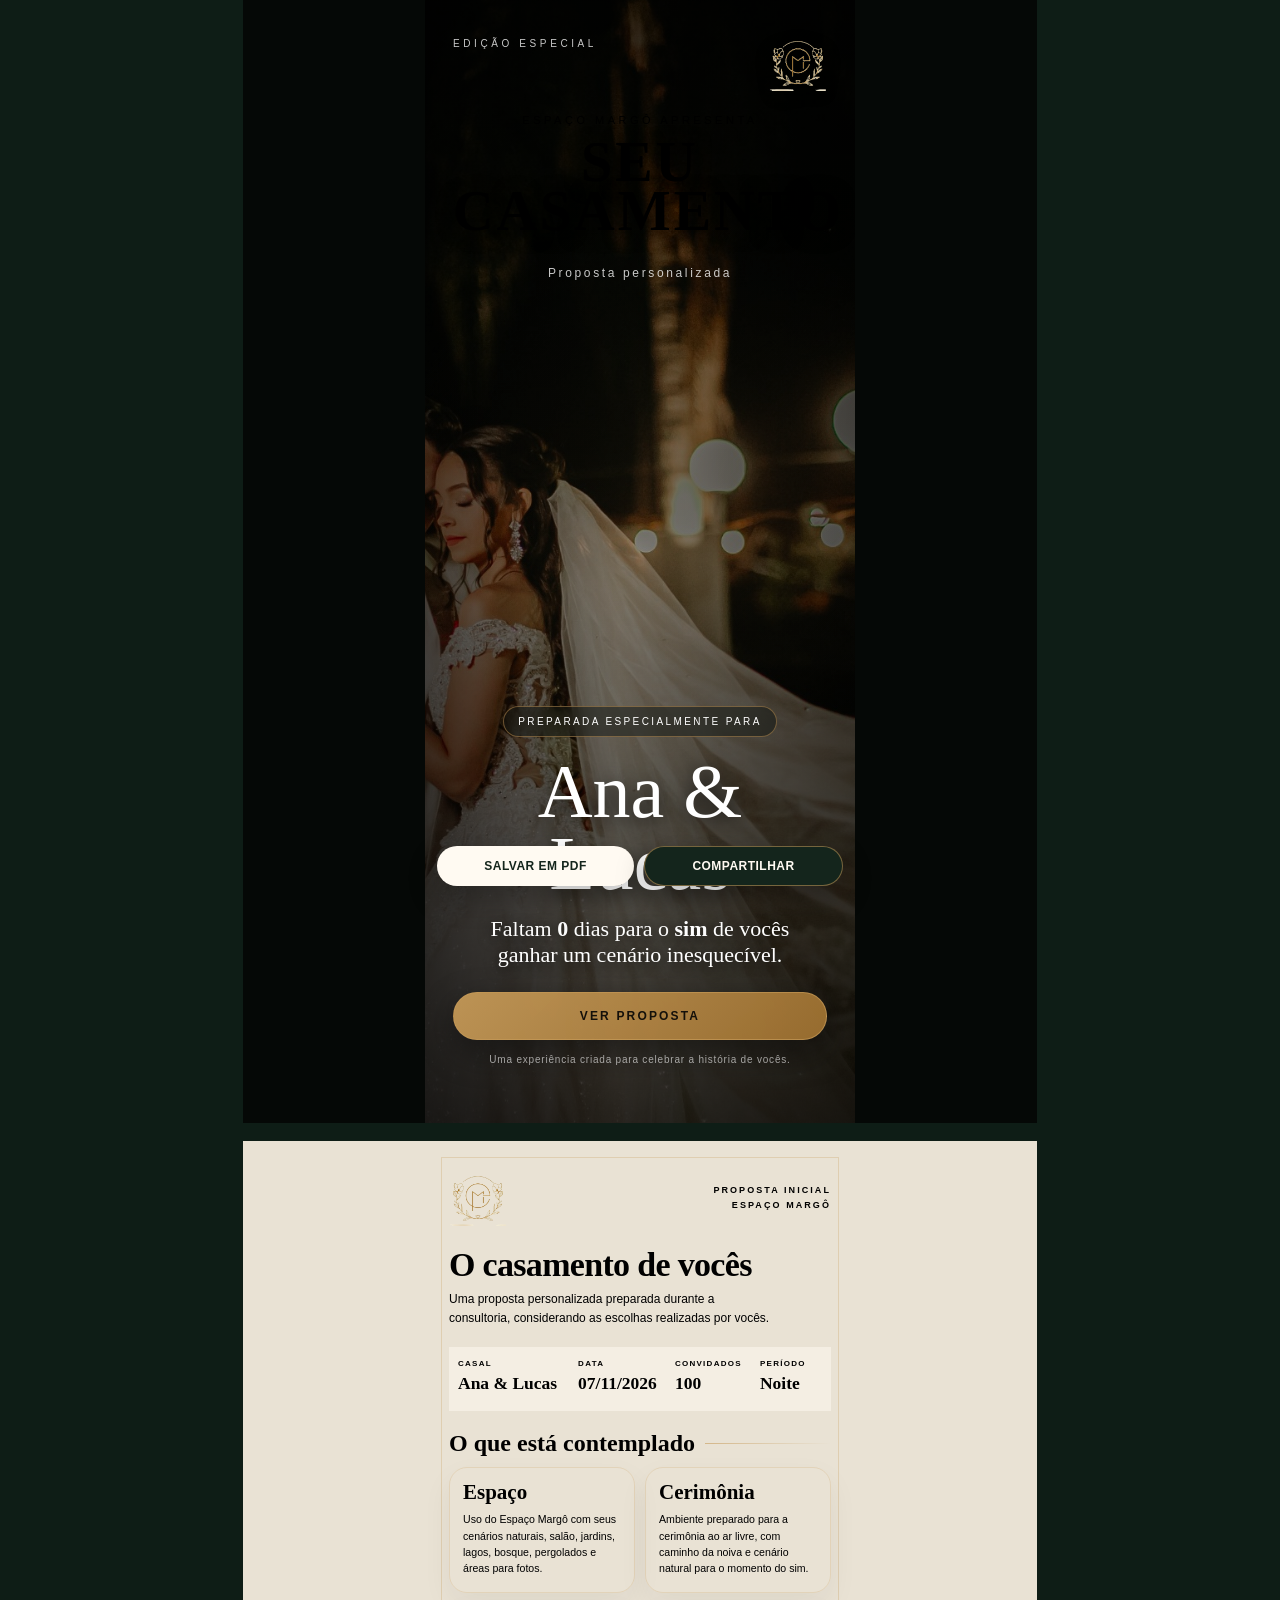
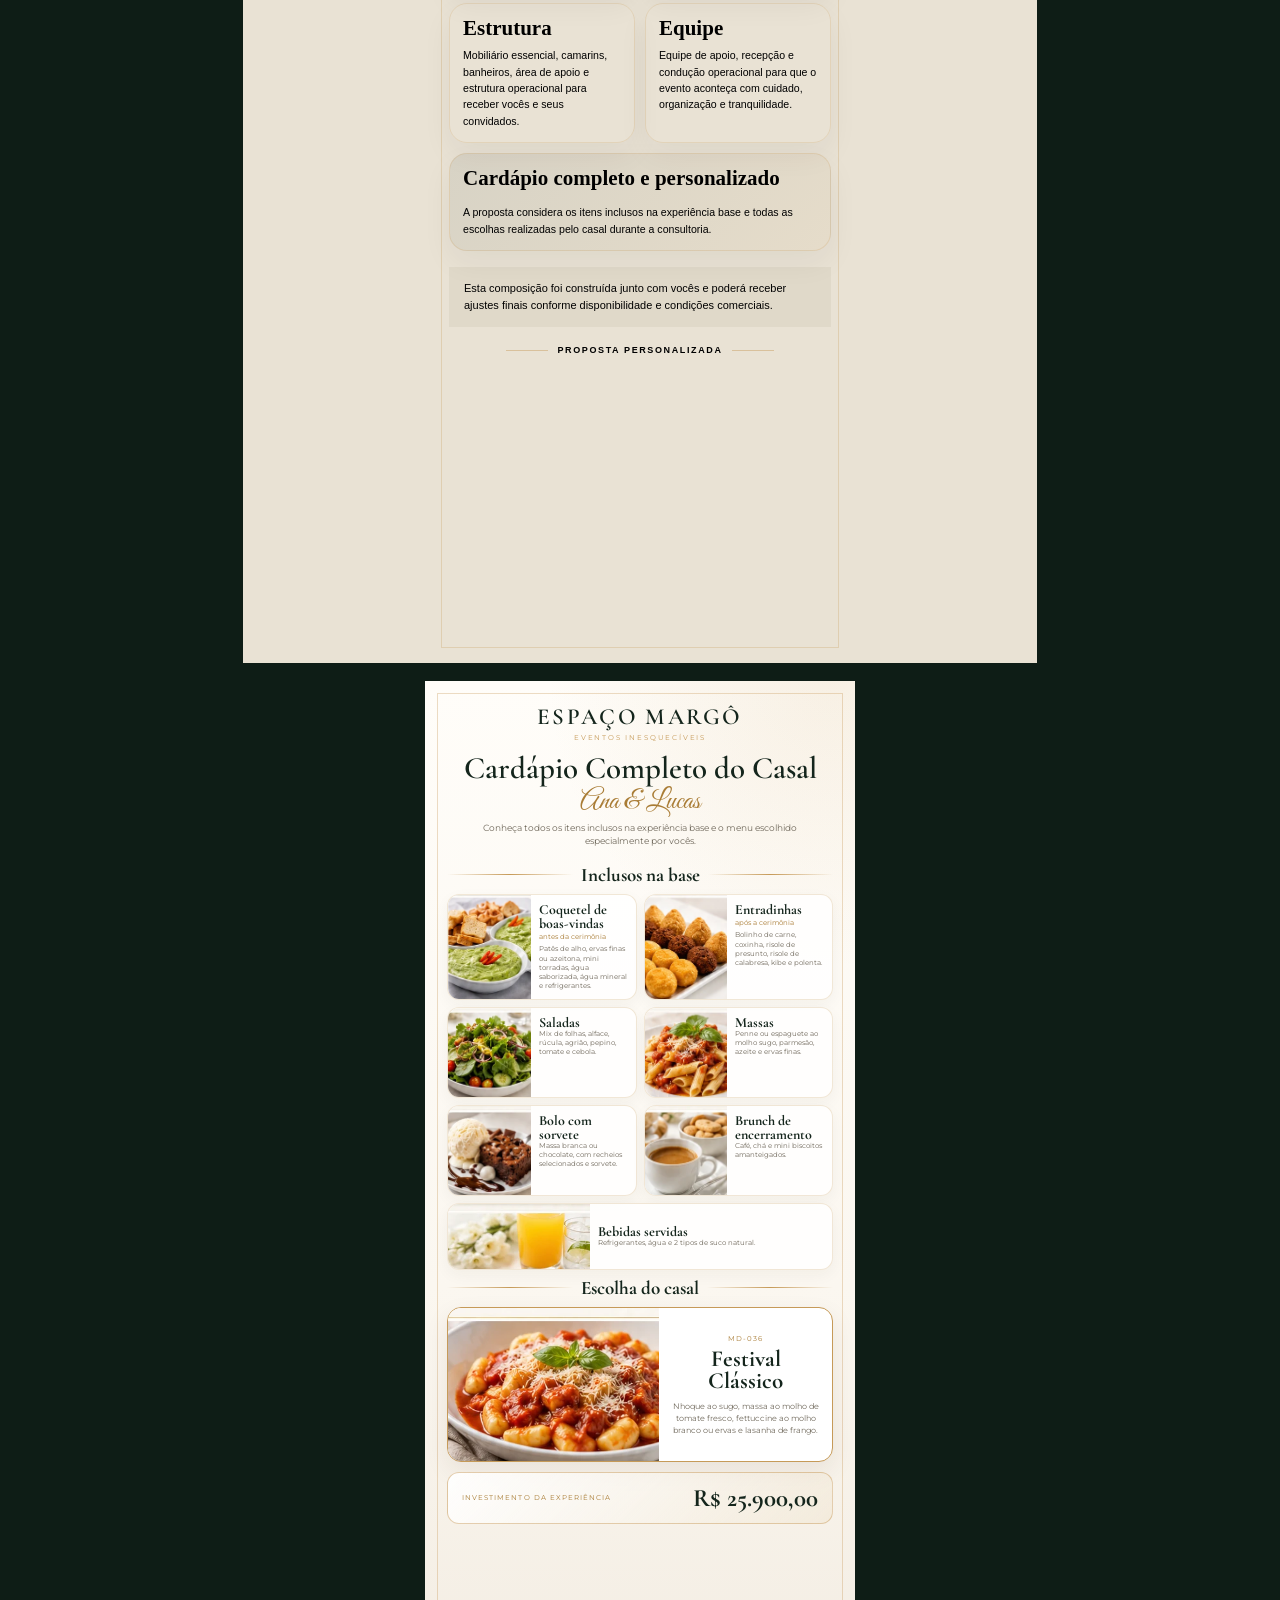
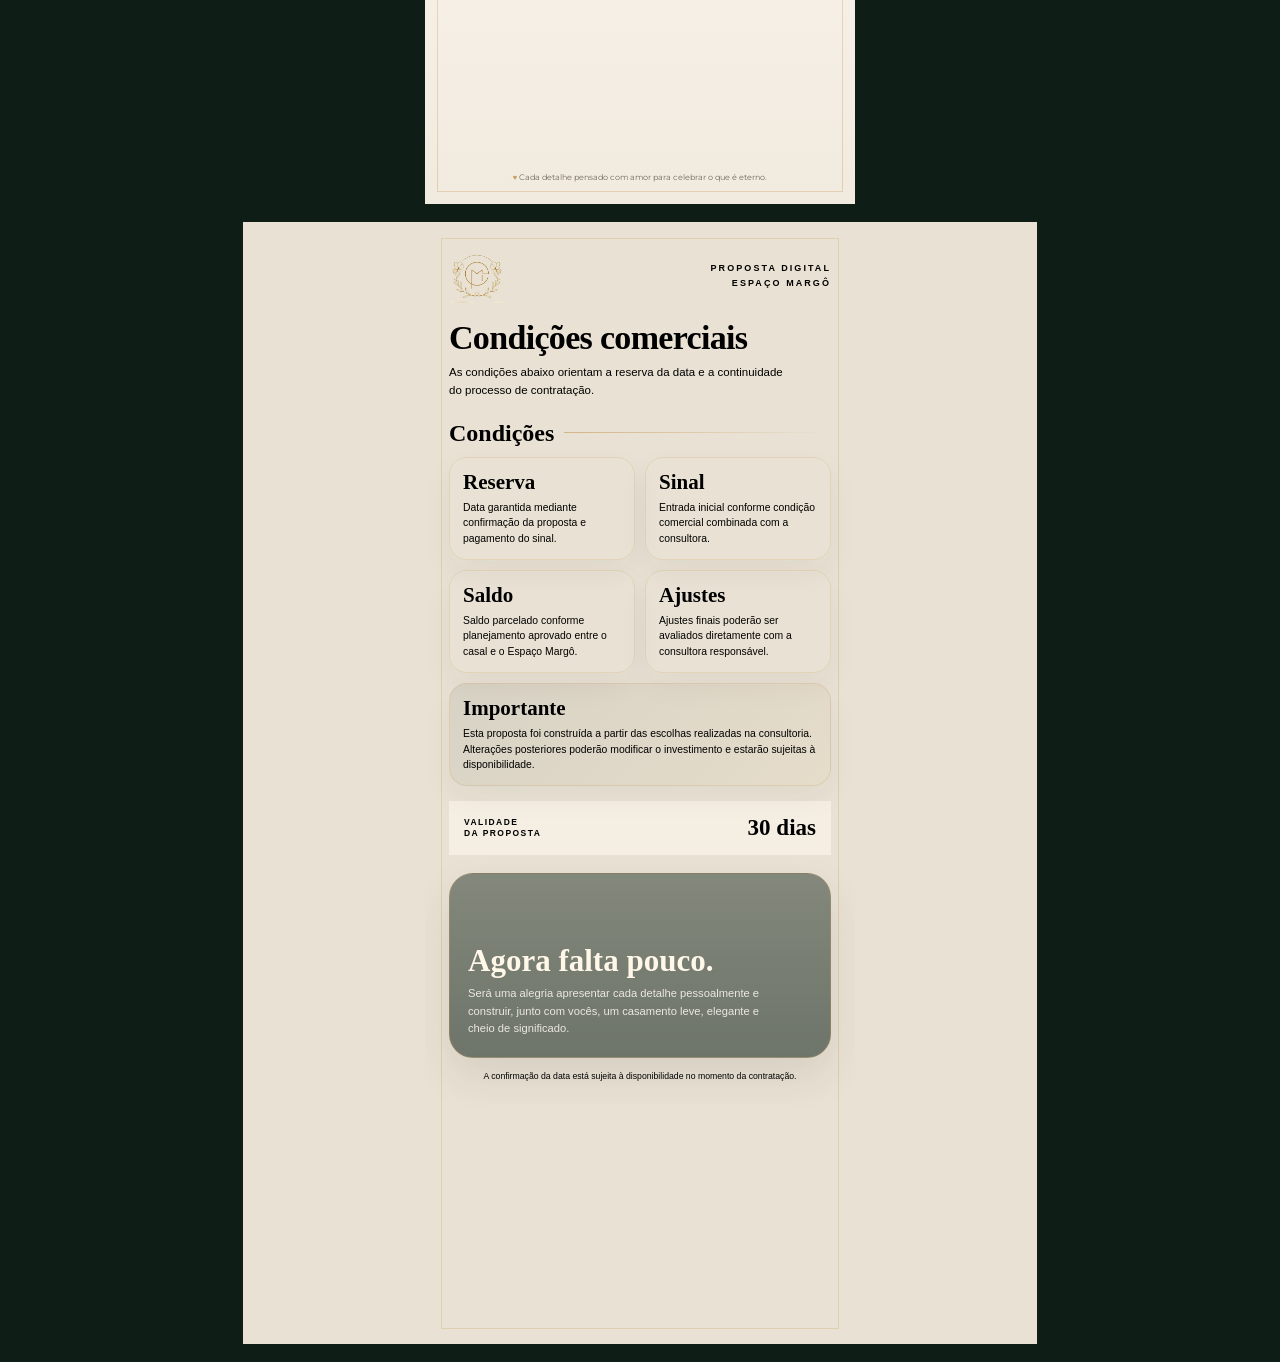
==== commit 2be1dd48: "Add files via upload" ====
--- a/p.html
+++ b/p.html
@@ -3,7 +3,7 @@
 <head>
 <meta charset="UTF-8">
 <meta name="viewport" content="width=device-width,initial-scale=1.0">
-<title>Proposta Personalizada Margô - V49.6</title>
+<title>Proposta Personalizada Margô - V49.8</title>
 <style>
 *{box-sizing:border-box}html{scroll-behavior:smooth}body{margin:0;background:#0e1d16;font-family:Arial,sans-serif}
 #pages{width:100%}
@@ -38,9 +38,9 @@
 <main id="pages"></main>
 <div class="floating-actions"><button class="print-btn" onclick="window.print()">Salvar em PDF</button><button class="share-btn" onclick="shareProposal()">Compartilhar</button></div>
 <script>
-const PAGE1_B64="[base64]";
-const PAGE2_B64="[base64]";
-const PAGE4_B64="[base64]";
+const PAGE1_B64="[base64]";
+const PAGE2_B64="[base64]";
+const PAGE4_B64="[base64]";
 const CARDAPIO_CSS="\n@import url('https://fonts.googleapis.com/css2?family=Cormorant+Garamond:wght@500;600;700&family=Great+Vibes&family=Montserrat:wght@300;400;500;600;700&display=swap');\n:root{--verde:#14251c;--verde2:#243a2d;--dourado:#c69a58;--ouro2:#a97c35;--creme:#fffaf2;--perola:#f6f1e9;--texto:#302d27;--muted:#716a5d;--linha:rgba(198,154,88,.34)}\n*{box-sizing:border-box;margin:0;padding:0}\nhtml,body{width:100%;min-height:100%;background:#0e1d16;font-family:'Montserrat',Arial,sans-serif;color:var(--texto)}\n.phone-frame{width:min(100vw,430px);min-height:100vh;margin:0 auto;position:relative;overflow:hidden;background:radial-gradient(circle at 95% 0%,rgba(198,154,88,.13),transparent 24%),linear-gradient(180deg,#fffdf9 0%,#fbf7f0 54%,#f1eadf 100%)}\n.phone-frame:before{content:'';position:absolute;inset:12px;border:1px solid rgba(198,154,88,.34);pointer-events:none}\n.page{position:relative;z-index:1;min-height:100vh;padding:22px 22px 20px;display:flex;flex-direction:column}\n.brand{text-align:center;margin-bottom:8px}.brand small{display:block;color:var(--dourado);letter-spacing:.26em;font-size:7px;margin-top:2px}.brand strong{display:block;color:var(--verde);font-family:'Cormorant Garamond',Georgia,serif;font-size:23px;letter-spacing:.10em;font-weight:600}\n.title{text-align:center;color:var(--verde);font-family:'Cormorant Garamond',Georgia,serif;font-size:31px;line-height:.95;font-weight:600;margin:4px 0 4px}.couple{text-align:center;color:var(--ouro2);font-family:'Great Vibes','Cormorant Garamond',serif;font-size:28px;line-height:1.1;margin-bottom:4px}.intro{text-align:center;color:var(--muted);font-size:8.7px;line-height:1.45;max-width:340px;margin:0 auto 10px}\n.section-title{display:flex;align-items:center;gap:8px;color:var(--verde);font-family:'Cormorant Garamond',Georgia,serif;font-size:19px;font-weight:700;text-align:center;margin:6px 0 8px}.section-title:before,.section-title:after{content:'';height:1px;flex:1;background:linear-gradient(90deg,transparent,var(--dourado),transparent)}\n.base-grid{display:grid;grid-template-columns:1fr 1fr;gap:7px}.base-card{min-height:91px;border:1px solid rgba(198,154,88,.24);border-radius:12px;overflow:hidden;background:rgba(255,255,255,.83);display:grid;grid-template-columns:44% 56%;box-shadow:0 5px 15px rgba(45,38,28,.045)}.base-card img{width:100%;height:100%;object-fit:cover}.base-copy{padding:8px 8px 7px}.base-copy h3{color:var(--verde);font-family:'Cormorant Garamond',Georgia,serif;font-size:14px;line-height:1;font-weight:700}.base-copy em{display:block;color:var(--ouro2);font-style:normal;font-size:6.7px;margin:2px 0 4px}.base-copy p{color:var(--muted);font-size:6.7px;line-height:1.38}.base-card.wide{grid-column:1/-1;grid-template-columns:37% 63%;min-height:67px}.base-card.wide .base-copy{display:flex;flex-direction:column;justify-content:center}\n.choice-featured{border:1.5px solid var(--dourado);border-radius:14px;overflow:hidden;background:#fff;display:grid;grid-template-columns:55% 45%;min-height:155px;box-shadow:0 9px 25px rgba(58,44,26,.08)}.choice-featured img{width:100%;height:100%;object-fit:cover}.choice-copy{padding:13px 13px 11px;display:flex;flex-direction:column;justify-content:center;text-align:center}.choice-code{color:var(--ouro2);font-size:7.3px;letter-spacing:.15em;text-transform:uppercase}.choice-copy h3{font-family:'Cormorant Garamond',Georgia,serif;color:var(--verde);font-size:23px;line-height:.98;margin:5px 0 7px}.choice-copy p{color:var(--muted);font-size:8.2px;line-height:1.5}\n.choice-list{display:grid;gap:10px}.choice-row{display:grid;grid-template-columns:132px 1fr;min-height:155px;border:1px solid rgba(198,154,88,.28);border-radius:15px;overflow:hidden;background:rgba(255,255,255,.86);box-shadow:0 8px 22px rgba(45,38,28,.05)}.choice-row img{width:132px;height:100%;object-fit:cover}.choice-row .choice-copy{text-align:left;padding:14px}.choice-row .choice-copy h3{font-size:22px}.choice-row .choice-copy p{font-size:9.2px}.phase{color:var(--ouro2);font-size:7px;letter-spacing:.12em;text-transform:uppercase;margin-bottom:2px}\n.investment{margin-top:10px;border:1px solid rgba(198,154,88,.48);border-radius:12px;background:linear-gradient(135deg,rgba(255,255,255,.9),rgba(234,216,181,.23));padding:10px 14px;display:flex;align-items:center;justify-content:space-between;gap:10px}.investment span{color:var(--ouro2);font-size:7px;letter-spacing:.15em;text-transform:uppercase}.investment strong{color:var(--verde);font-family:'Cormorant Garamond',Georgia,serif;font-size:25px;white-space:nowrap}.footer{margin-top:auto;text-align:center;color:var(--muted);font-size:7.5px;line-height:1.45;padding-top:10px}.footer b{color:var(--dourado)}\n@media print{html,body,.phone-frame,.page{min-height:100vh}}\n";
 const BASE_IMAGES={"boas_vindas":"/assets/proposta/base_boas_vindas_8563886984f23a02.webp","entradinhas":"/assets/proposta/base_entradinhas_a15cb501cfa40593.webp","saladas":"/assets/proposta/base_saladas_016bc13b66804b4f.webp","massas":"/assets/proposta/base_massas_9c93ad6b5d01c0e8.webp","bolo":"/assets/proposta/base_bolo_2f197ef1b25ee2a0.webp","brunch":"/assets/proposta/base_brunch_f772cefbe9111363.webp","bebidas":"/assets/proposta/base_bebidas_370e2a7c1da47e05.webp","md036":"/assets/proposta/base_md036_c1c0ab4d3e4a0025.webp"};
 const BASE_ITEMS=[{"titulo":"Coquetel de boas-vindas","subtitulo":"antes da cerimônia","descricao":"Patês de alho, ervas finas ou azeitona, mini torradas, água saborizada, água mineral e refrigerantes.","imagem":"boas_vindas"},{"titulo":"Entradinhas","subtitulo":"após a cerimônia","descricao":"Bolinho de carne, coxinha, risole de presunto, risole de calabresa, kibe e polenta.","imagem":"entradinhas"},{"titulo":"Saladas","descricao":"Mix de folhas, alface, rúcula, agrião, pepino, tomate e cebola.","imagem":"saladas"},{"titulo":"Massas","descricao":"Penne ou espaguete ao molho sugo, parmesão, azeite e ervas finas.","imagem":"massas"},{"titulo":"Bolo com sorvete","descricao":"Massa branca ou chocolate, com recheios selecionados e sorvete.","imagem":"bolo"},{"titulo":"Brunch de encerramento","descricao":"Café, chá e mini biscoitos amanteigados.","imagem":"brunch"},{"titulo":"Bebidas servidas","descricao":"Refrigerantes, água e 2 tipos de suco natural.","imagem":"bebidas"}];
